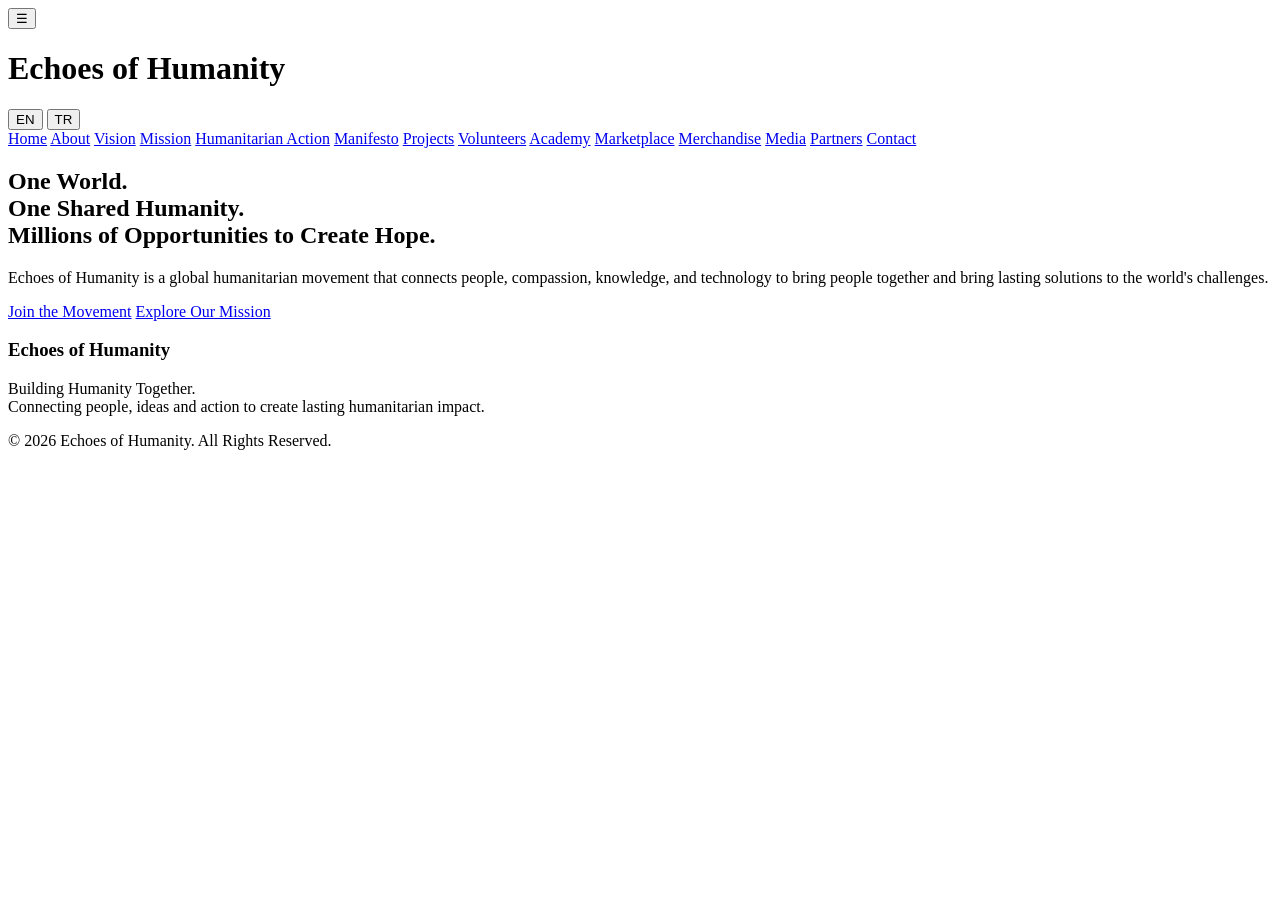
==== index.html @ b1ea12da "Create index.html" ====
<!DOCTYPE html>
<html lang="en">
<head>
    <meta charset="UTF-8">
    <meta name="viewport" content="width=device-width, initial-scale=1.0">
    <title data-i18n="nav.home">Echoes of Humanity | Home</title>
    
    <!-- CSS Bağlantıları -->
    <link rel="stylesheet" href="assets/css/style.css">
    <link rel="stylesheet" href="assets/css/navigation.css">
</head>
<body>

    <!-- Header & Navigation -->
    <header>
        <div class="container">
            <div class="header-top">
                <button class="menu-toggle" aria-label="Toggle Menu">☰</button>
                <h1 data-i18n="nav.home">Echoes of Humanity</h1>
                
                <div class="language-switcher">
                    <button onclick="loadLanguage('en')">EN</button>
                    <button onclick="loadLanguage('tr')">TR</button>
                </div>
            </div>

            <nav>
                <a href="index.html" data-i18n="nav.home">Home</a>
                <a href="about.html" data-i18n="nav.about">About</a>
                <a href="vision.html" data-i18n="nav.vision">Vision</a>
                <a href="mission.html" data-i18n="nav.mission">Mission</a>
                <a href="humanitarian-action.html" data-i18n="nav.humanitarian">Humanitarian Action</a>
                <a href="manifesto.html" data-i18n="nav.manifesto">Manifesto</a>
                <a href="projects.html" data-i18n="nav.projects">Projects</a>
                <a href="volunteers.html" data-i18n="nav.volunteers">Volunteers</a>
                <a href="academy.html" data-i18n="nav.academy">Academy</a>
                <a href="marketplace.html" data-i18n="nav.marketplace">Marketplace</a>
                <a href="merchandise.html" data-i18n="nav.merchandise">Merchandise</a>
                <a href="media-network.html" data-i18n="nav.media">Media</a>
                <a href="partners.html" data-i18n="nav.partners">Partners</a>
                <a href="contact.html" data-i18n="nav.contact">Contact</a>
            </nav>
        </div>
    </header>

    <!-- Hero Section -->
    <section class="hero">
        <div class="container">
            <h2 data-i18n="hero.title">One World.<br>One Shared Humanity.<br>Millions of Opportunities to Create Hope.</h2>
            <p data-i18n="hero.description">Echoes of Humanity is a global humanitarian movement that connects people, compassion, knowledge, and technology to bring people together and bring lasting solutions to the world's challenges.</p>
            
            <div class="hero-btns">
                <a href="humanitarian-action.html" class="btn" data-i18n="hero.join">Join the Movement</a>
                <a href="mission.html" class="btn btn-secondary" data-i18n="hero.explore">Explore Our Mission</a>
            </div>
        </div>
    </section>

    <!-- Footer -->
    <footer>
        <div class="container">
            <h3 data-i18n="nav.home">Echoes of Humanity</h3>
            <p>Building Humanity Together.<br>Connecting people, ideas and action to create lasting humanitarian impact.</p>
            <p>&copy; 2026 Echoes of Humanity. All Rights Reserved.</p>
        </div>
    </footer>

    <!-- JavaScript Bağlantısı -->
    <script src="assets/js/script.js"></script>
    <script>
        // Mobil Menü Toggle Entegrasyonu
        const menuToggle = document.querySelector('.menu-toggle');
        const nav = document.querySelector('nav');

        if (menuToggle && nav) {
            menuToggle.addEventListener('click', () => {
                nav.classList.toggle('active');
            });
        }
    </script>
</body>
</html>
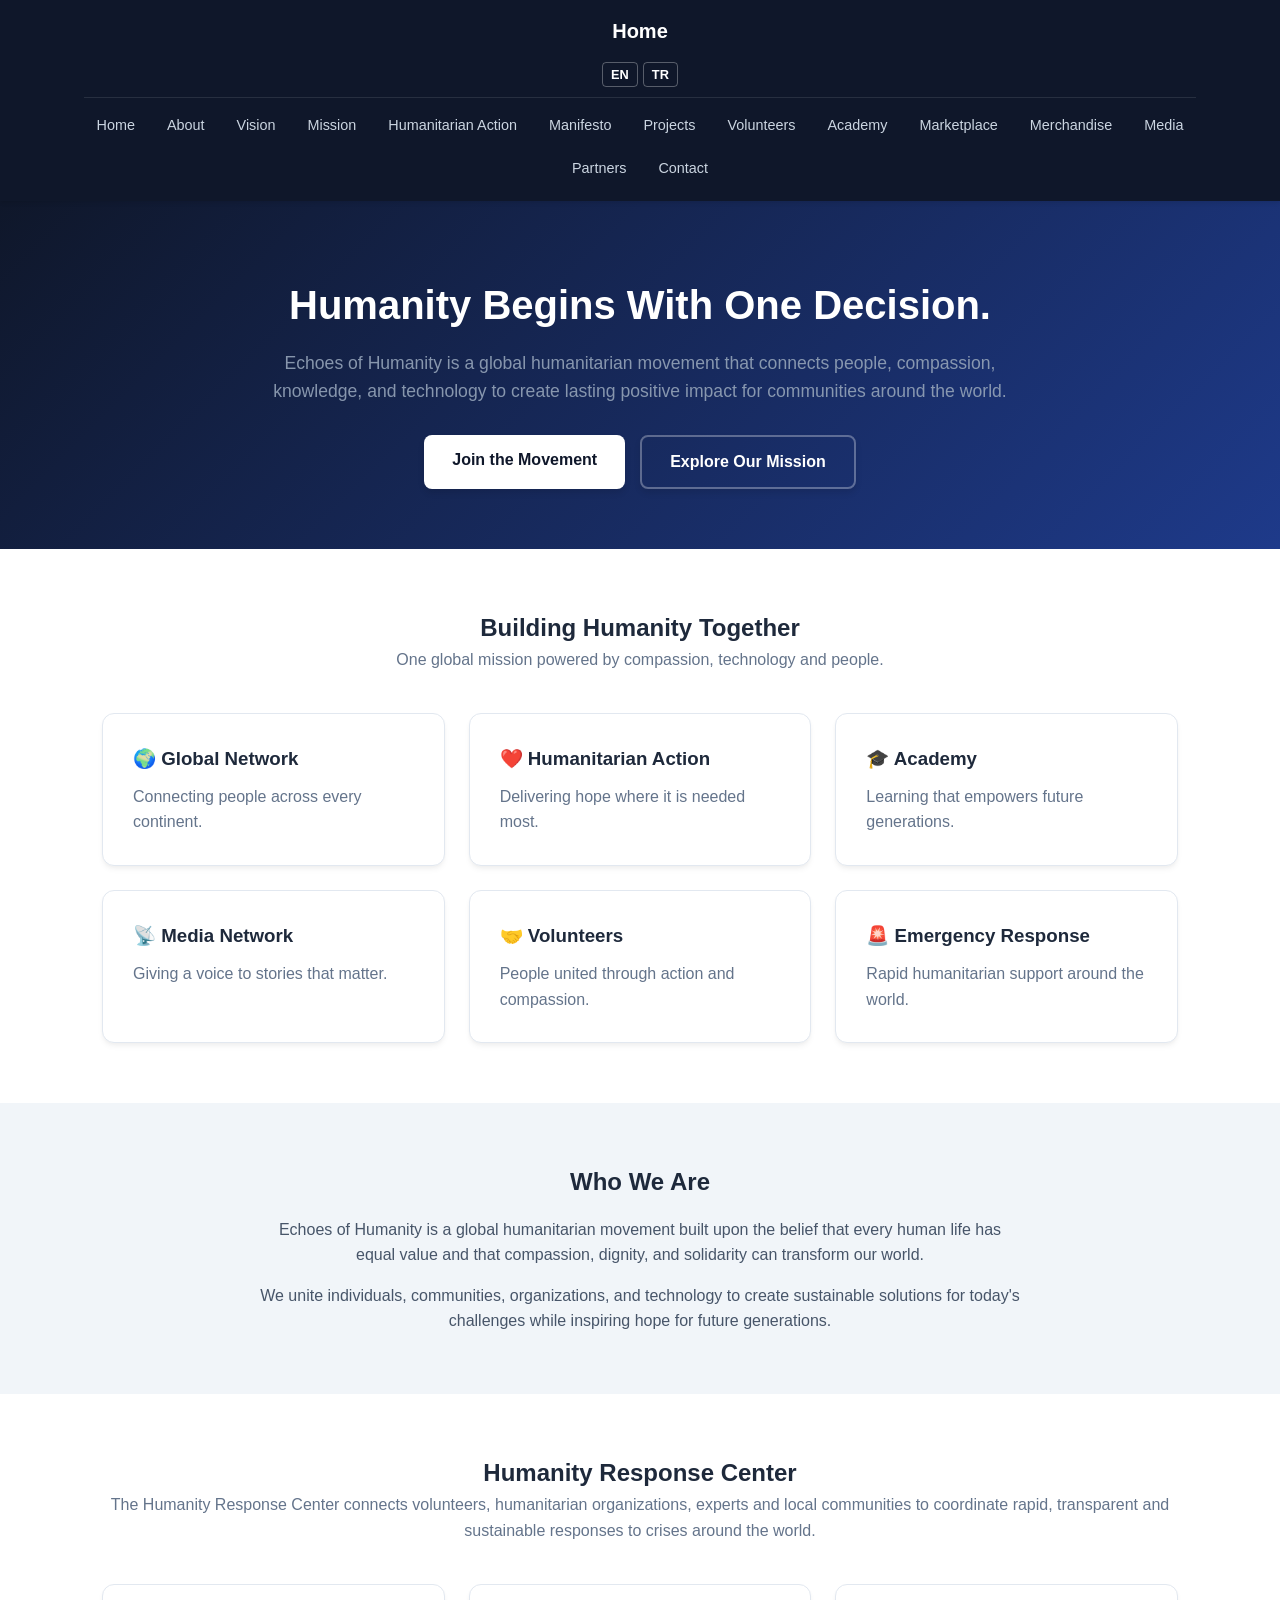
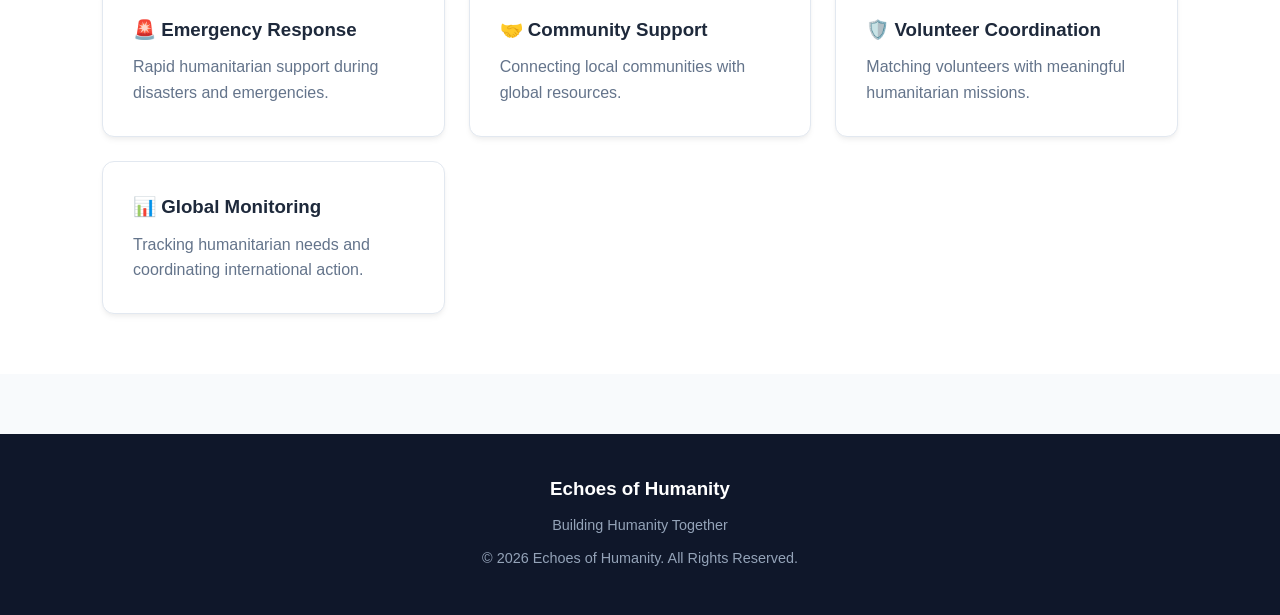
==== commit 9a73444b: "Update index.html" ====
--- a/index.html
+++ b/index.html
@@ -4,26 +4,20 @@
     <meta charset="UTF-8">
     <meta name="viewport" content="width=device-width, initial-scale=1.0">
     <title data-i18n="nav.home">Echoes of Humanity | Home</title>
-    
-    <!-- CSS Bağlantıları -->
     <link rel="stylesheet" href="assets/css/style.css">
     <link rel="stylesheet" href="assets/css/navigation.css">
 </head>
 <body>
-
-    <!-- Header & Navigation -->
     <header>
         <div class="container">
             <div class="header-top">
                 <button class="menu-toggle" aria-label="Toggle Menu">☰</button>
                 <h1 data-i18n="nav.home">Echoes of Humanity</h1>
-                
                 <div class="language-switcher">
                     <button onclick="loadLanguage('en')">EN</button>
                     <button onclick="loadLanguage('tr')">TR</button>
                 </div>
             </div>
-
             <nav>
                 <a href="index.html" data-i18n="nav.home">Home</a>
                 <a href="about.html" data-i18n="nav.about">About</a>
@@ -46,38 +40,104 @@
     <!-- Hero Section -->
     <section class="hero">
         <div class="container">
-            <h2 data-i18n="hero.title">One World.<br>One Shared Humanity.<br>Millions of Opportunities to Create Hope.</h2>
-            <p data-i18n="hero.description">Echoes of Humanity is a global humanitarian movement that connects people, compassion, knowledge, and technology to bring people together and bring lasting solutions to the world's challenges.</p>
-            
+            <h2>Humanity Begins With One Decision.</h2>
+            <p>Echoes of Humanity is a global humanitarian movement that connects people, compassion, knowledge, and technology to create lasting positive impact for communities around the world.</p>
             <div class="hero-btns">
-                <a href="humanitarian-action.html" class="btn" data-i18n="hero.join">Join the Movement</a>
-                <a href="mission.html" class="btn btn-secondary" data-i18n="hero.explore">Explore Our Mission</a>
+                <a href="volunteers.html" class="btn">Join the Movement</a>
+                <a href="mission.html" class="btn btn-secondary">Explore Our Mission</a>
             </div>
         </div>
     </section>
 
-    <!-- Footer -->
+    <!-- Building Humanity Together Section -->
+    <section class="ecosystem-section">
+        <div class="container">
+            <div style="text-align: center; margin-bottom: 20px;">
+                <h2>Building Humanity Together</h2>
+                <p style="color: #64748b;">One global mission powered by compassion, technology and people.</p>
+            </div>
+            <div class="card-grid">
+                <div class="ecosystem-card">
+                    <h3>🌍 Global Network</h3>
+                    <p style="color: #64748b; margin-top: 10px;">Connecting people across every continent.</p>
+                </div>
+                <div class="ecosystem-card">
+                    <h3>❤️ Humanitarian Action</h3>
+                    <p style="color: #64748b; margin-top: 10px;">Delivering hope where it is needed most.</p>
+                </div>
+                <div class="ecosystem-card">
+                    <h3>🎓 Academy</h3>
+                    <p style="color: #64748b; margin-top: 10px;">Learning that empowers future generations.</p>
+                </div>
+                <div class="ecosystem-card">
+                    <h3>📡 Media Network</h3>
+                    <p style="color: #64748b; margin-top: 10px;">Giving a voice to stories that matter.</p>
+                </div>
+                <div class="ecosystem-card">
+                    <h3>🤝 Volunteers</h3>
+                    <p style="color: #64748b; margin-top: 10px;">People united through action and compassion.</p>
+                </div>
+                <div class="ecosystem-card">
+                    <h3>🚨 Emergency Response</h3>
+                    <p style="color: #64748b; margin-top: 10px;">Rapid humanitarian support around the world.</p>
+                </div>
+            </div>
+        </div>
+    </section>
+
+    <!-- Who We Are Section -->
+    <section class="ecosystem-section" style="background-color: #f1f5f9;">
+        <div class="container" style="text-align: center; max-width: 800px;">
+            <h2>Who We Are</h2>
+            <p style="color: #475569; margin-top: 15px;">Echoes of Humanity is a global humanitarian movement built upon the belief that every human life has equal value and that compassion, dignity, and solidarity can transform our world.</p>
+            <p style="color: #475569; margin-top: 15px;">We unite individuals, communities, organizations, and technology to create sustainable solutions for today's challenges while inspiring hope for future generations.</p>
+        </div>
+    </section>
+
+    <!-- Humanity Response Center Section -->
+    <section class="ecosystem-section">
+        <div class="container">
+            <div style="text-align: center; margin-bottom: 20px;">
+                <h2>Humanity Response Center</h2>
+                <p style="color: #64748b;">The Humanity Response Center connects volunteers, humanitarian organizations, experts and local communities to coordinate rapid, transparent and sustainable responses to crises around the world.</p>
+            </div>
+            <div class="card-grid">
+                <div class="ecosystem-card">
+                    <h3>🚨 Emergency Response</h3>
+                    <p style="color: #64748b; margin-top: 10px;">Rapid humanitarian support during disasters and emergencies.</p>
+                </div>
+                <div class="ecosystem-card">
+                    <h3>🤝 Community Support</h3>
+                    <p style="color: #64748b; margin-top: 10px;">Connecting local communities with global resources.</p>
+                </div>
+                <div class="ecosystem-card">
+                    <h3>🛡️ Volunteer Coordination</h3>
+                    <p style="color: #64748b; margin-top: 10px;">Matching volunteers with meaningful humanitarian missions.</p>
+                </div>
+                <div class="ecosystem-card">
+                    <h3>📊 Global Monitoring</h3>
+                    <p style="color: #64748b; margin-top: 10px;">Tracking humanitarian needs and coordinating international action.</p>
+                </div>
+            </div>
+        </div>
+    </section>
+
     <footer>
         <div class="container">
-            <h3 data-i18n="nav.home">Echoes of Humanity</h3>
-            <p>Building Humanity Together.<br>Connecting people, ideas and action to create lasting humanitarian impact.</p>
+            <h3>Echoes of Humanity</h3>
+            <p>Building Humanity Together</p>
             <p>&copy; 2026 Echoes of Humanity. All Rights Reserved.</p>
         </div>
     </footer>
 
-    <!-- JavaScript Bağlantısı -->
     <script src="assets/js/script.js"></script>
     <script>
-        // Mobil Menü Toggle Entegrasyonu
         const menuToggle = document.querySelector('.menu-toggle');
         const nav = document.querySelector('nav');
-
         if (menuToggle && nav) {
-            menuToggle.addEventListener('click', () => {
-                nav.classList.toggle('active');
-            });
+            menuToggle.addEventListener('click', () => nav.classList.toggle('active'));
         }
     </script>
 </body>
 </html>
-
+    
--- a/assets/css/style.css
+++ b/assets/css/style.css
@@ -0,0 +1,212 @@
+/* Genel Stil ve Değişkenler */
+* {
+    margin: 0;
+    padding: 0;
+    box-sizing: border-box;
+}
+
+body {
+    font-family: -apple-system, BlinkMacSystemFont, "Segoe UI", Roboto, Helvetica, Arial, sans-serif;
+    line-height: 1.6;
+    color: #333;
+    background-color: #f9f9f9;
+}
+
+.container {
+    width: 90%;
+    max-width: 1200px;
+    margin: 0 auto;
+}
+
+/* Hero Bölümü */
+.hero {
+    padding: 80px 0;
+    text-align: center;
+    background: linear-gradient(135deg, #2c3e50, #4ca1af);
+    color: white;
+}
+
+.hero h2 {
+    font-size: 2.5rem;
+    margin-bottom: 20px;
+}
+
+.hero p {
+    font-size: 1.2rem;
+    max-width: 800px;
+    margin: 0 auto 30px auto;
+    opacity: 0.9;
+}
+
+.hero-btns {
+    display: flex;
+    justify-content: center;
+    gap: 15px;
+}
+
+.btn {
+    display: inline-block;
+    padding: 12px 25px;
+    background-color: #fff;
+    color: #2c3e50;
+    text-decoration: none;
+    border-radius: 5px;
+    font-weight: bold;
+    transition: background 0.3s;
+}
+
+.btn:hover {
+    background-color: #e0e0e0;
+}
+
+.btn-secondary {
+    background-color: transparent;
+    color: white;
+    border: 2px solid white;
+}
+
+.btn-secondary:hover {
+    background-color: white;
+    color: #2c3e50;
+}
+
+/* Footer */
+footer {
+    background-color: #222;
+    color: #aaa;
+    text-align: center;
+    padding: 40px 0;
+    margin-top: 50px;
+}
+
+footer h3 {
+    color: white;
+    margin-bottom: 10px;
+}
+
+footer p {
+    font-size: 0.9rem;
+    margin-bottom: 5px;
+}
+
+/* --- Global Reset & Ecosystem Styles --- */
+* {
+    box-sizing: border-box;
+    margin: 0;
+    padding: 0;
+}
+
+body {
+    font-family: -apple-system, BlinkMacSystemFont, "Segoe UI", Roboto, Helvetica, Arial, sans-serif;
+    background-color: #f8fafc;
+    color: #1e293b;
+    line-height: 1.6;
+}
+
+.container {
+    max-width: 1200px;
+    margin: 0 auto;
+    padding: 0 20px;
+}
+
+/* --- Hero Section Fixes (Overlapping Cards Prevention) --- */
+.hero {
+    background: linear-gradient(135deg, #0f172a 0%, #1e3a8a 100%);
+    color: #ffffff;
+    padding: 80px 20px 60px 20px;
+    text-align: center;
+    position: relative;
+    overflow: hidden;
+}
+
+.hero h2 {
+    font-size: 2.5rem;
+    font-weight: 700;
+    margin-bottom: 20px;
+    line-height: 1.2;
+}
+
+.hero p {
+    font-size: 1.1rem;
+    max-width: 800px;
+    margin: 0 auto 30px auto;
+    color: #94a3b8;
+}
+
+.hero-btns {
+    display: flex;
+    justify-content: center;
+    gap: 15px;
+    flex-wrap: wrap;
+    margin-top: 20px;
+}
+
+.btn {
+    display: inline-block;
+    background-color: #ffffff;
+    color: #0f172a;
+    padding: 12px 28px;
+    border-radius: 8px;
+    font-weight: 600;
+    text-decoration: none;
+    transition: all 0.3s ease;
+    box-shadow: 0 4px 6px rgba(0,0,0,0.1);
+}
+
+.btn:hover {
+    background-color: #e2e8f0;
+    transform: translateY(-2px);
+}
+
+.btn-secondary {
+    background-color: transparent;
+    color: #ffffff;
+    border: 2px solid rgba(255,255,255,0.3);
+}
+
+.btn-secondary:hover {
+    background-color: rgba(255,255,255,0.1);
+    border-color: #ffffff;
+}
+
+/* --- Ecosystem Card Grids (Fixing Overlaps) --- */
+.ecosystem-section {
+    padding: 60px 20px;
+    background-color: #ffffff;
+}
+
+.card-grid {
+    display: grid;
+    grid-template-columns: repeat(auto-fit, minmax(300px, 1fr));
+    gap: 24px;
+    margin-top: 40px;
+}
+
+.ecosystem-card {
+    background: #ffffff;
+    border: 1px solid #e2e8f0;
+    border-radius: 12px;
+    padding: 30px;
+    box-shadow: 0 4px 6px -1px rgba(0, 0, 0, 0.05), 0 2px 4px -1px rgba(0, 0, 0, 0.03);
+    transition: transform 0.3s ease, box-shadow 0.3s ease;
+}
+
+.ecosystem-card:hover {
+    transform: translateY(-5px);
+    box-shadow: 0 10px 15px -3px rgba(0, 0, 0, 0.1);
+}
+
+/* --- Footer --- */
+footer {
+    background-color: #0f172a;
+    color: #ffffff;
+    text-align: center;
+    padding: 40px 20px;
+    margin-top: 60px;
+}
+
+footer p {
+    color: #94a3b8;
+    font-size: 0.9rem;
+    margin-top: 10px;
+}
--- a/assets/css/navigation.css
+++ b/assets/css/navigation.css
@@ -0,0 +1,105 @@
+/* --- Navigation & Header Ecosystem Styles --- */
+header {
+    background-color: #0f172a;
+    color: #ffffff;
+    padding: 15px 0;
+    position: sticky;
+    top: 0;
+    z-index: 1000;
+    box-shadow: 0 2px 4px rgba(0,0,0,0.1);
+}
+
+.header-top {
+    display: flex;
+    justify-content: space-between;
+    align-items: center;
+}
+
+.header-top h1 {
+    font-size: 1.25rem;
+    font-weight: 700;
+}
+
+.menu-toggle {
+    background: none;
+    border: none;
+    color: #ffffff;
+    font-size: 1.5rem;
+    cursor: pointer;
+    display: block;
+}
+
+.language-switcher {
+    display: flex;
+    gap: 5px;
+}
+
+.language-switcher button {
+    background: transparent;
+    border: 1px solid rgba(255,255,255,0.3);
+    color: #ffffff;
+    padding: 4px 8px;
+    border-radius: 4px;
+    cursor: pointer;
+    font-size: 0.8rem;
+    font-weight: 600;
+}
+
+.language-switcher button:hover {
+    background: rgba(255,255,255,0.1);
+}
+
+/* Navigation Links - Hidden by default on mobile until toggled */
+nav {
+    display: none;
+    flex-direction: column;
+    gap: 10px;
+    margin-top: 15px;
+    padding-top: 15px;
+    border-top: 1px solid rgba(255,255,255,0.1);
+}
+
+nav.active {
+    display: flex;
+}
+
+nav a {
+    color: #cbd5e1;
+    text-decoration: none;
+    font-size: 0.95rem;
+    padding: 8px 12px;
+    border-radius: 6px;
+    transition: background 0.2s, color 0.2s;
+}
+
+nav a:hover {
+    background-color: rgba(255,255,255,0.05);
+    color: #ffffff;
+}
+
+/* Desktop View */
+@media (min-width: 992px) {
+    .menu-toggle {
+        display: none;
+    }
+    
+    .header-top {
+        flex-direction: column;
+        gap: 15px;
+    }
+
+    nav {
+        display: flex !important;
+        flex-direction: row;
+        flex-wrap: wrap;
+        justify-content: center;
+        gap: 8px;
+        margin-top: 10px;
+        padding-top: 10px;
+    }
+
+    nav a {
+        padding: 6px 12px;
+        font-size: 0.9rem;
+    }
+}
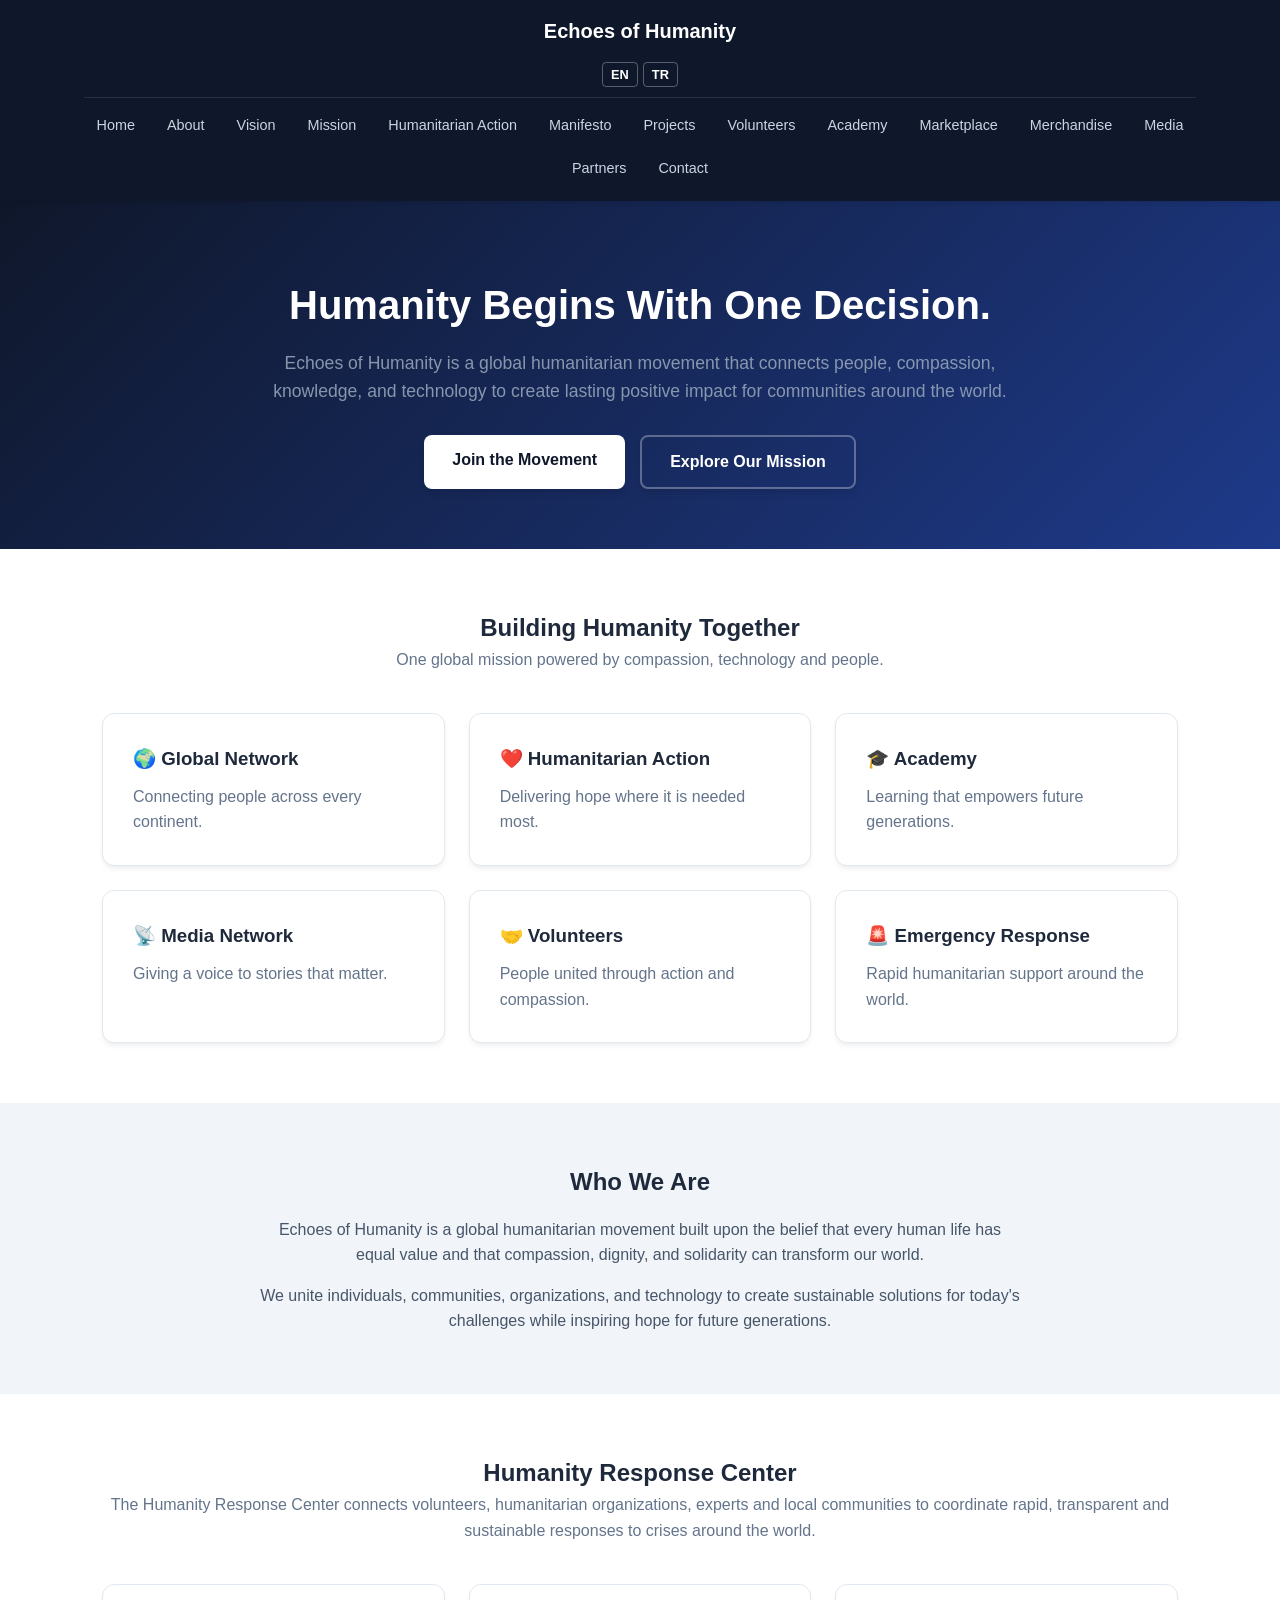
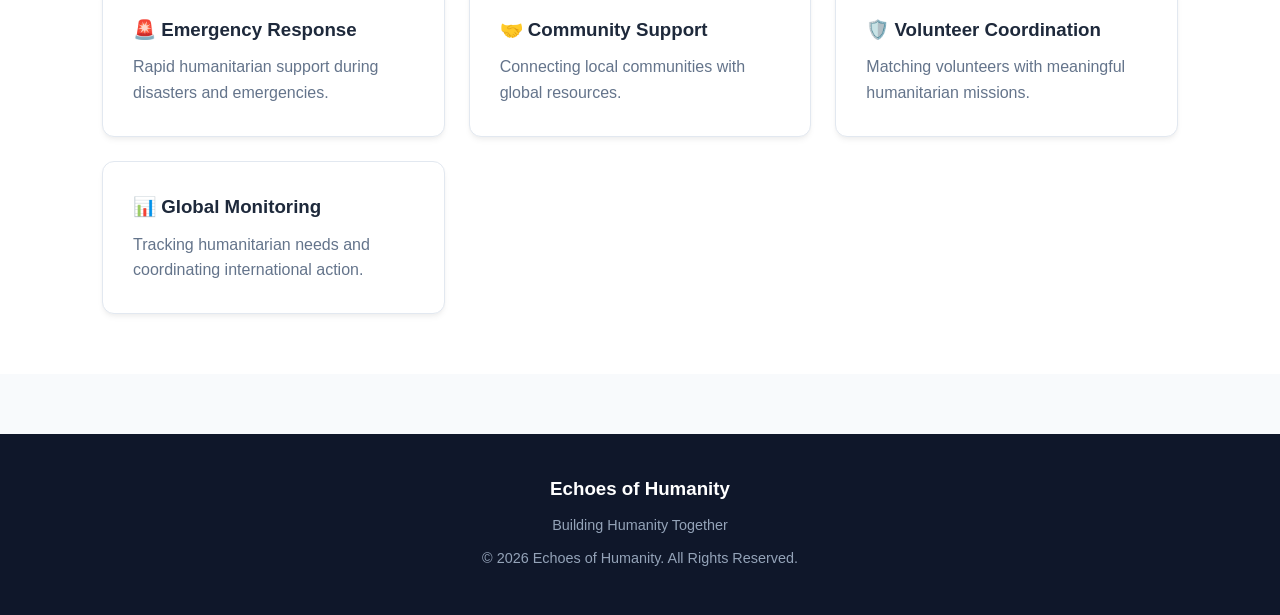
==== commit 1e199b8a: "Update index.html" ====
--- a/index.html
+++ b/index.html
@@ -8,11 +8,11 @@
     <link rel="stylesheet" href="assets/css/navigation.css">
 </head>
 <body>
-    <header>
+            <header>
         <div class="container">
             <div class="header-top">
                 <button class="menu-toggle" aria-label="Toggle Menu">☰</button>
-                <h1 data-i18n="nav.home">Echoes of Humanity</h1>
+                <h1>Echoes of Humanity</h1>
                 <div class="language-switcher">
                     <button onclick="loadLanguage('en')">EN</button>
                     <button onclick="loadLanguage('tr')">TR</button>
@@ -35,7 +35,9 @@
                 <a href="contact.html" data-i18n="nav.contact">Contact</a>
             </nav>
         </div>
-    </header>
+            </header>
+    
+    
 
     <!-- Hero Section -->
     <section class="hero">
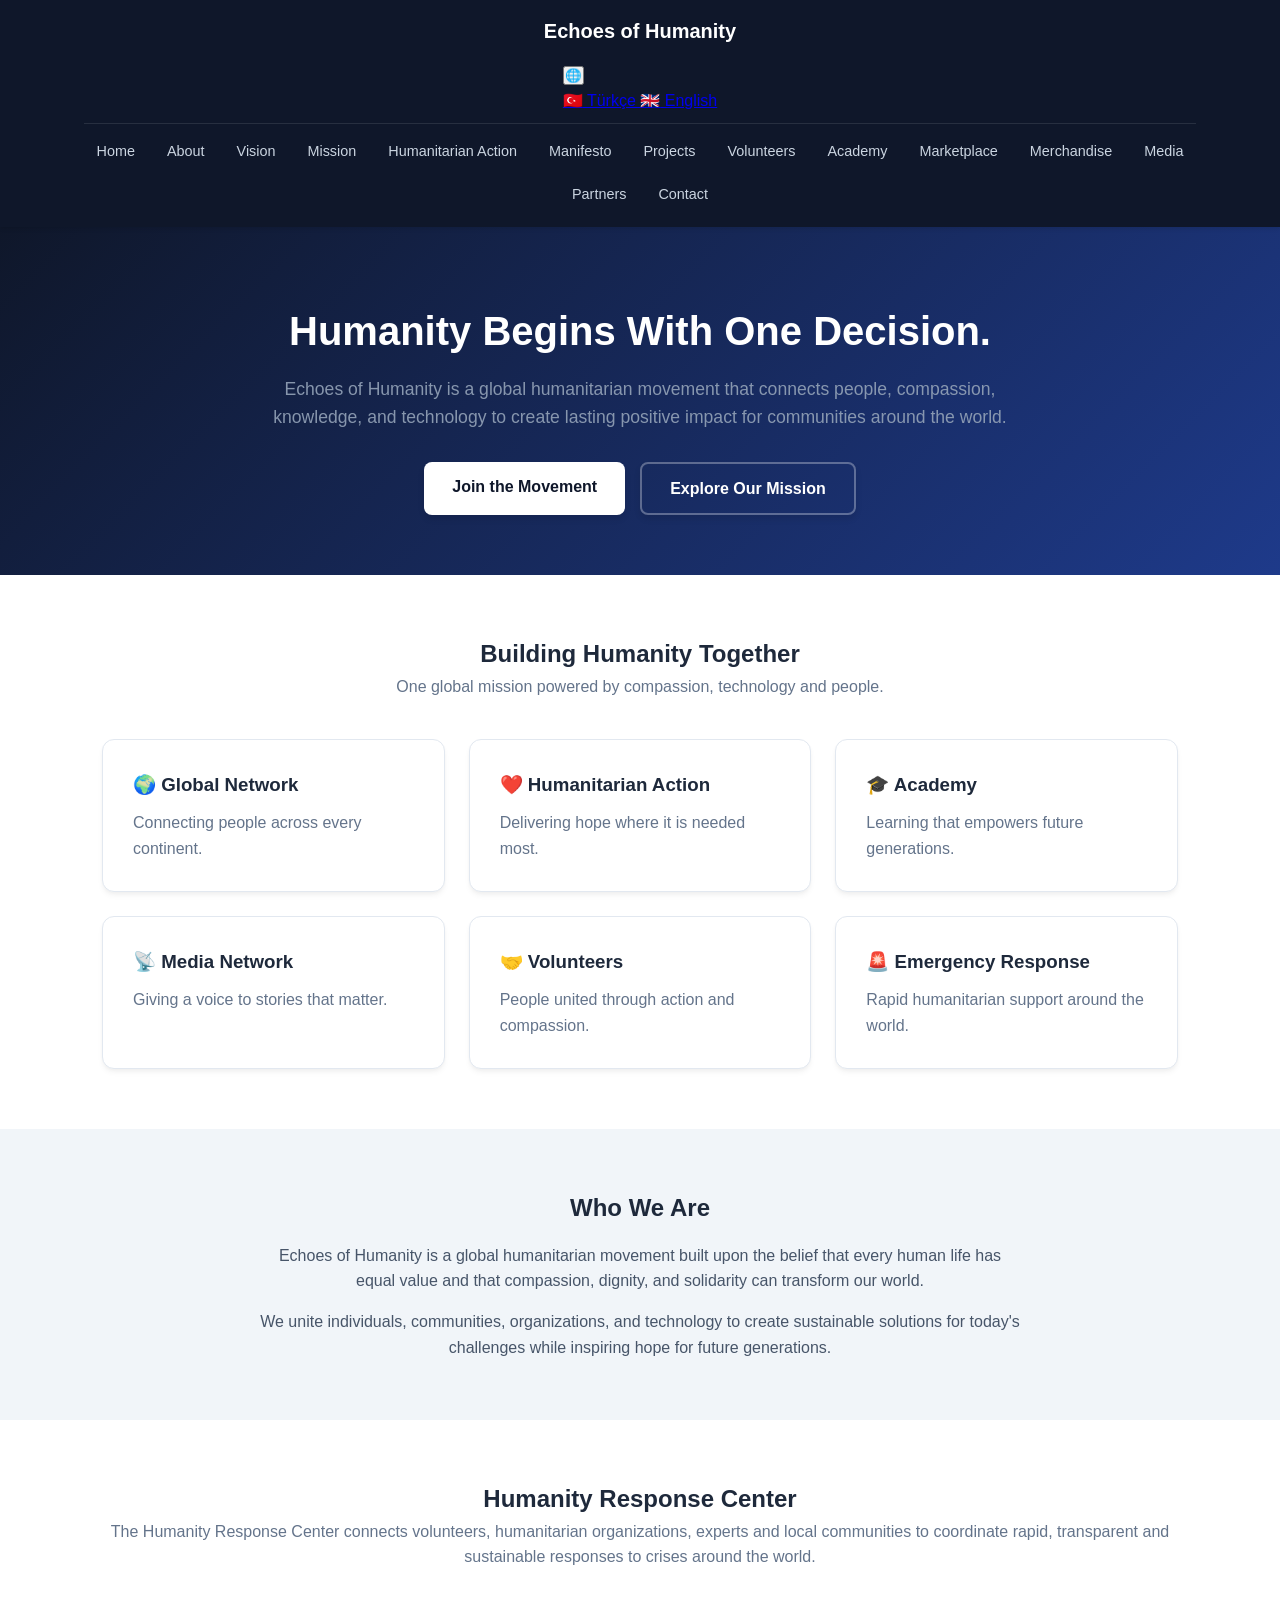
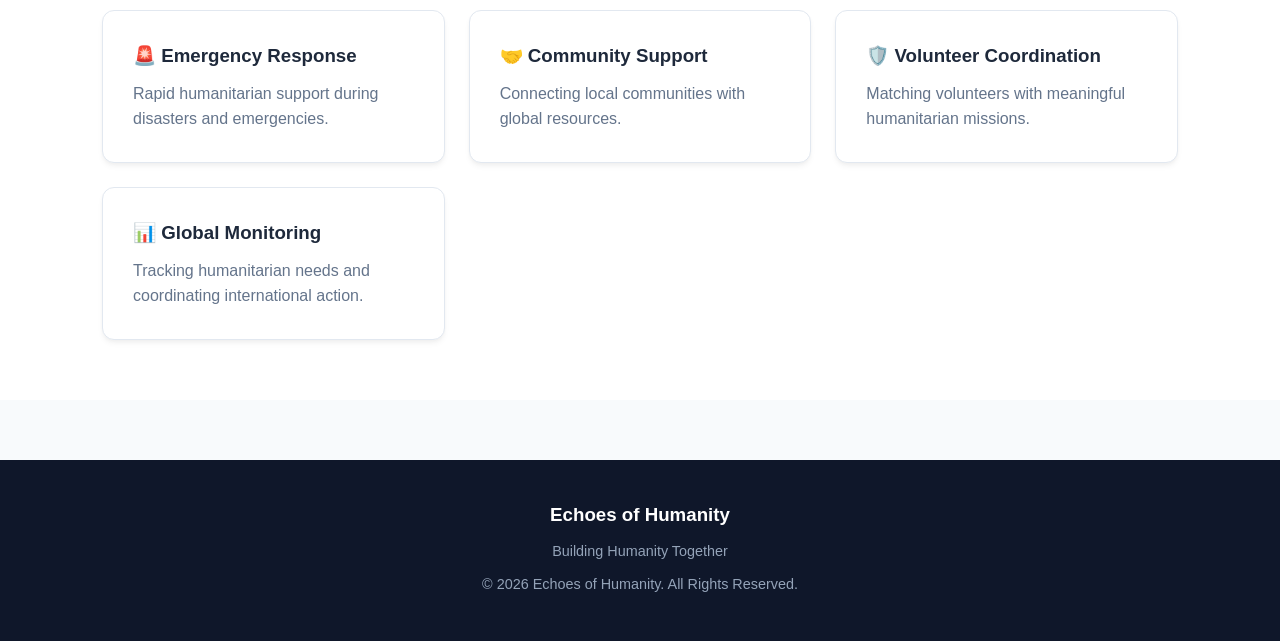
==== commit 3d5a4096: "Update index.html" ====
--- a/index.html
+++ b/index.html
@@ -8,34 +8,47 @@
     <link rel="stylesheet" href="assets/css/navigation.css">
 </head>
 <body>
-            <header>
+                <header>
         <div class="container">
             <div class="header-top">
                 <button class="menu-toggle" aria-label="Toggle Menu">☰</button>
                 <h1>Echoes of Humanity</h1>
-                <div class="language-switcher">
-                    <button onclick="loadLanguage('en')">EN</button>
-                    <button onclick="loadLanguage('tr')">TR</button>
+                
+                <!-- Küre Simgeli Gelişmiş Dil Seçici -->
+                <div class="language-dropdown-container">
+                    <button class="globe-btn" onclick="toggleLanguageMenu()" aria-label="Language Selector">
+                        🌐
+                    </button>
+                    <div id="languageMenu" class="language-dropdown-content">
+                        <a href="#" onclick="changeLanguage('tr'); return false;">
+                            <span class="flag">🇹🇷</span> Türkçe
+                        </a>
+                        <a href="#" onclick="changeLanguage('en'); return false;">
+                            <span class="flag">🇬🇧</span> English
+                        </a>
+                        <!-- İleride eklenecek diller buraya kolayca eklenebilir -->
+                    </div>
                 </div>
+
             </div>
             <nav>
-                <a href="index.html" data-i18n="nav.home">Home</a>
-                <a href="about.html" data-i18n="nav.about">About</a>
-                <a href="vision.html" data-i18n="nav.vision">Vision</a>
-                <a href="mission.html" data-i18n="nav.mission">Mission</a>
-                <a href="humanitarian-action.html" data-i18n="nav.humanitarian">Humanitarian Action</a>
-                <a href="manifesto.html" data-i18n="nav.manifesto">Manifesto</a>
-                <a href="projects.html" data-i18n="nav.projects">Projects</a>
-                <a href="volunteers.html" data-i18n="nav.volunteers">Volunteers</a>
-                <a href="academy.html" data-i18n="nav.academy">Academy</a>
-                <a href="marketplace.html" data-i18n="nav.marketplace">Marketplace</a>
-                <a href="merchandise.html" data-i18n="nav.merchandise">Merchandise</a>
-                <a href="media-network.html" data-i18n="nav.media">Media</a>
-                <a href="partners.html" data-i18n="nav.partners">Partners</a>
-                <a href="contact.html" data-i18n="nav.contact">Contact</a>
+                <a href="index.html">Home</a>
+                <a href="about.html">About</a>
+                <a href="vision.html">Vision</a>
+                <a href="mission.html">Mission</a>
+                <a href="humanitarian-action.html">Humanitarian Action</a>
+                <a href="manifesto.html">Manifesto</a>
+                <a href="projects.html">Projects</a>
+                <a href="volunteers.html">Volunteers</a>
+                <a href="academy.html">Academy</a>
+                <a href="marketplace.html">Marketplace</a>
+                <a href="merchandise.html">Merchandise</a>
+                <a href="media-network.html">Media</a>
+                <a href="partners.html">Partners</a>
+                <a href="contact.html">Contact</a>
             </nav>
         </div>
-            </header>
+                </header>
     
     
 
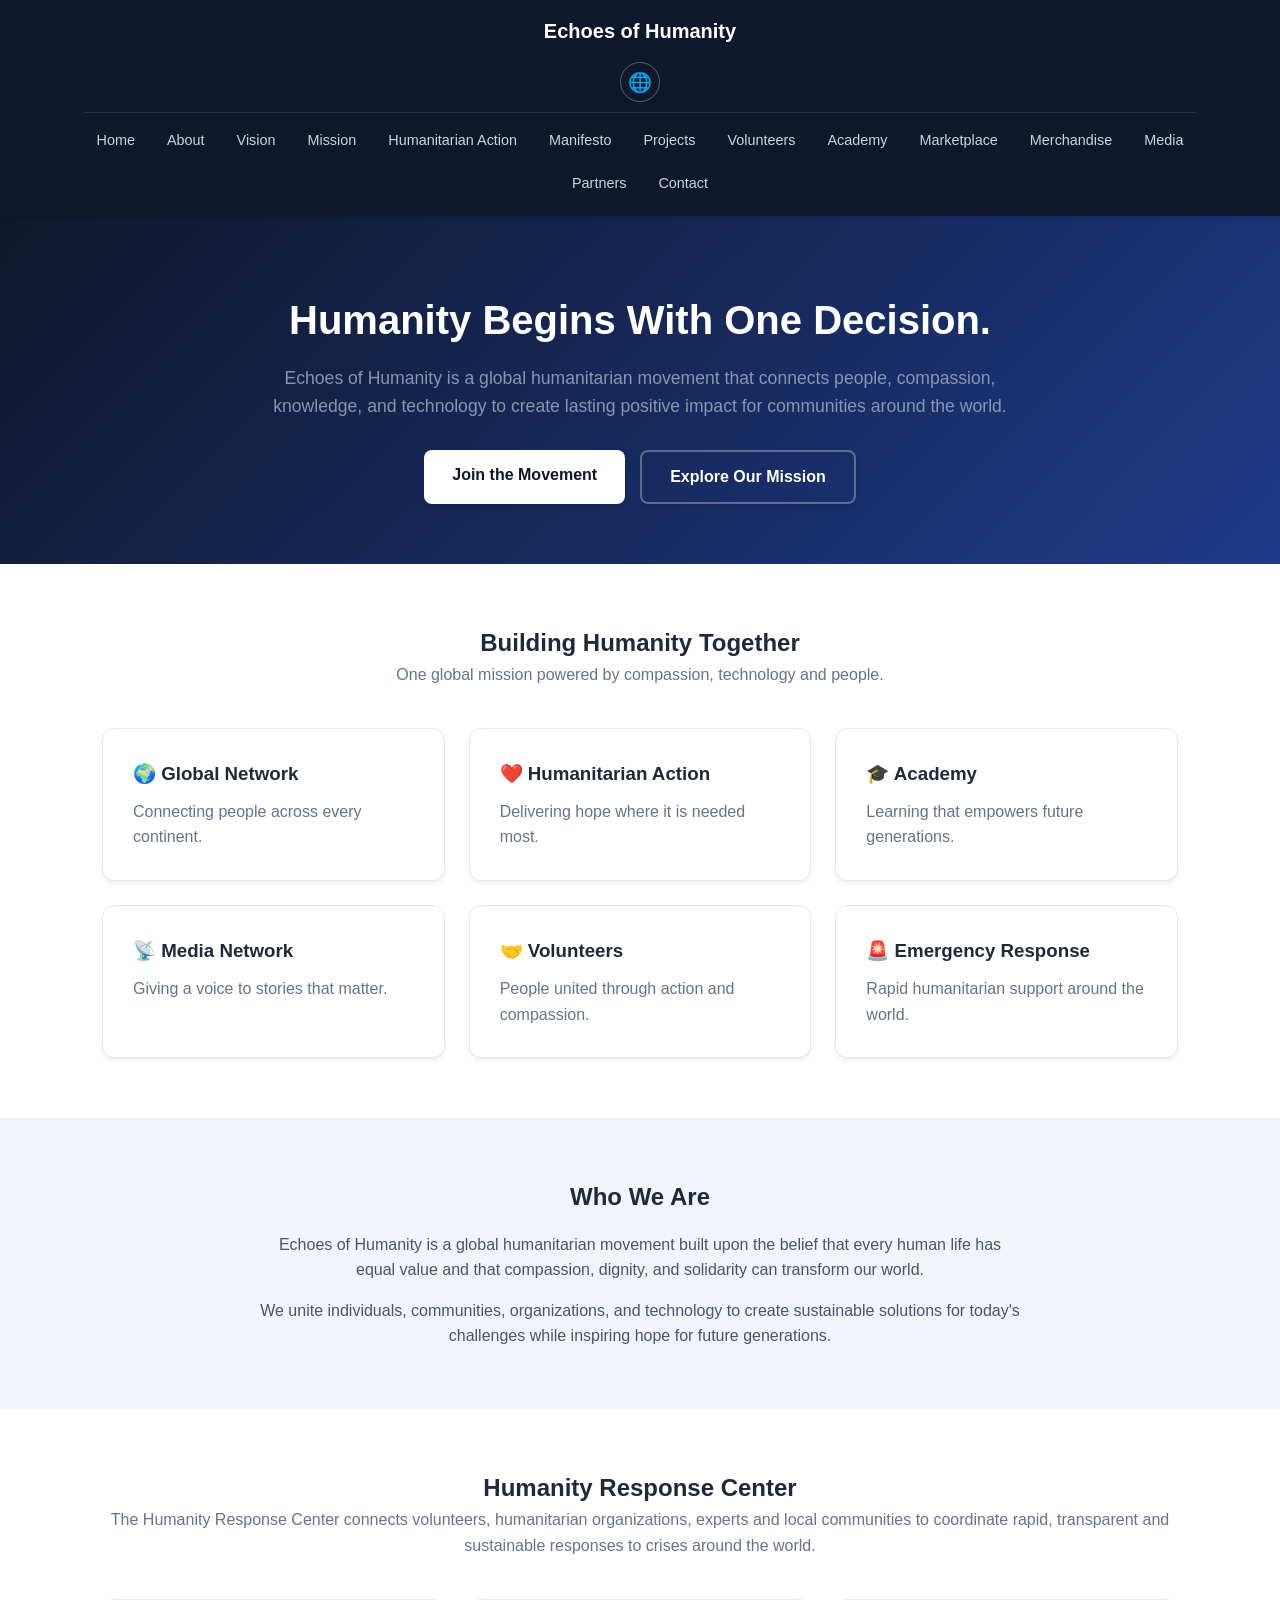
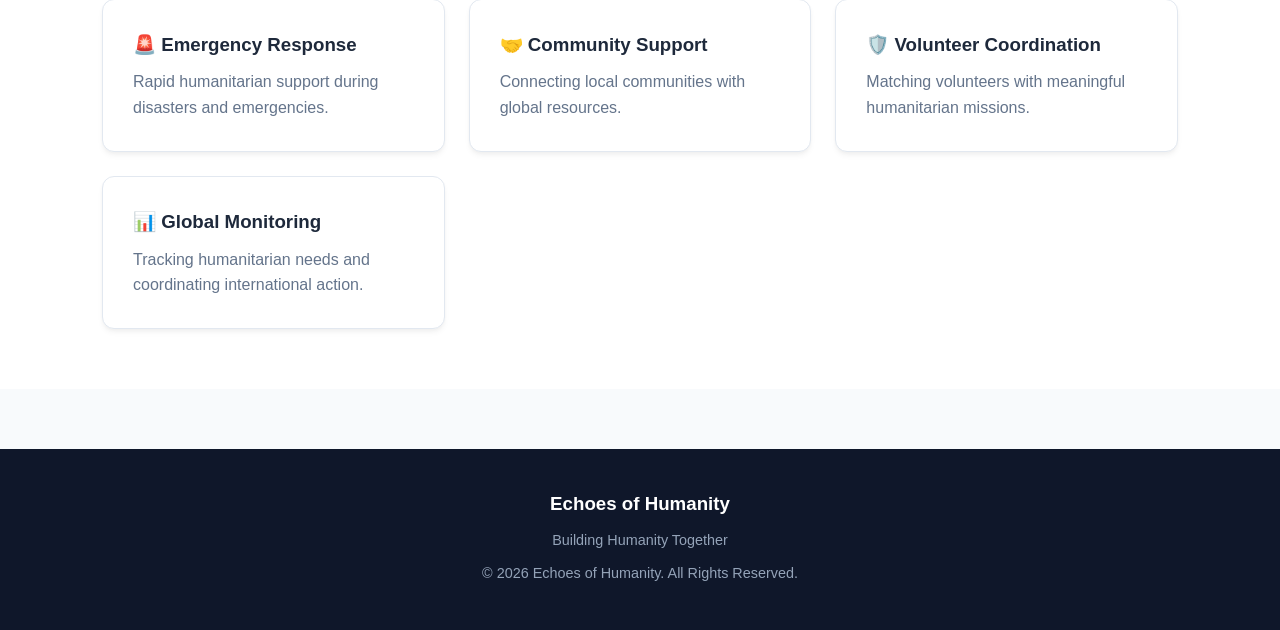
==== commit 789a6edd: "Update index.html" ====
--- a/index.html
+++ b/index.html
@@ -145,14 +145,34 @@
         </div>
     </footer>
 
-    <script src="assets/js/script.js"></script>
+        <script src="assets/js/script.js"></script>
     <script>
+        // Hamburger menü için mevcut kodun
         const menuToggle = document.querySelector('.menu-toggle');
         const nav = document.querySelector('nav');
         if (menuToggle && nav) {
             menuToggle.addEventListener('click', () => nav.classList.toggle('active'));
         }
+
+        // Küre dil menüsü için garantili açma/kapama fonksiyonu
+        function toggleLanguageMenu() {
+            const menu = document.getElementById('languageMenu');
+            if (menu) {
+                menu.classList.toggle('show');
+            }
+        }
+
+        // Sayfada boş bir yere tıklandığında menüyü kapatma
+        window.addEventListener('click', function(e) {
+            if (!e.target.closest('.language-dropdown-container')) {
+                const menu = document.getElementById('languageMenu');
+                if (menu && menu.classList.contains('show')) {
+                    menu.classList.remove('show');
+                }
+            }
+        });
     </script>
+    
 </body>
 </html>
     
--- a/assets/css/navigation.css
+++ b/assets/css/navigation.css
@@ -103,3 +103,67 @@
         font-size: 0.9rem;
     }
 }
+/* --- Globe Language Dropdown Styles --- */
+.language-dropdown-container {
+    position: relative;
+    display: inline-block;
+}
+
+.globe-btn {
+    background: transparent;
+    border: 1px solid rgba(255, 255, 255, 0.3);
+    color: #ffffff;
+    font-size: 1.2rem;
+    width: 40px;
+    height: 40px;
+    border-radius: 50%;
+    display: flex;
+    align-items: center;
+    justify-content: center;
+    cursor: pointer;
+    transition: all 0.3s ease;
+}
+
+.globe-btn:hover {
+    background: rgba(255, 255, 255, 0.1);
+    border-color: #ffffff;
+}
+
+.language-dropdown-content {
+    display: none;
+    position: absolute;
+    right: 0;
+    top: 50px;
+    background-color: #0f172a;
+    min-width: 160px;
+    box-shadow: 0px 8px 16px rgba(0,0,0,0.3);
+    border: 1px solid rgba(255, 255, 255, 0.1);
+    border-radius: 8px;
+    z-index: 1001;
+    overflow: hidden;
+}
+
+.language-dropdown-content.show {
+    display: block;
+}
+
+.language-dropdown-content a {
+    color: #cbd5e1;
+    padding: 10px 15px;
+    text-decoration: none;
+    display: flex;
+    align-items: center;
+    gap: 10px;
+    font-size: 0.9rem;
+    transition: background 0.2s, color 0.2s;
+}
+
+.language-dropdown-content a:hover {
+    background-color: rgba(255, 255, 255, 0.1);
+    color: #ffffff;
+}
+
+.language-dropdown-content .flag {
+    font-size: 1.1rem;
+    }
+
